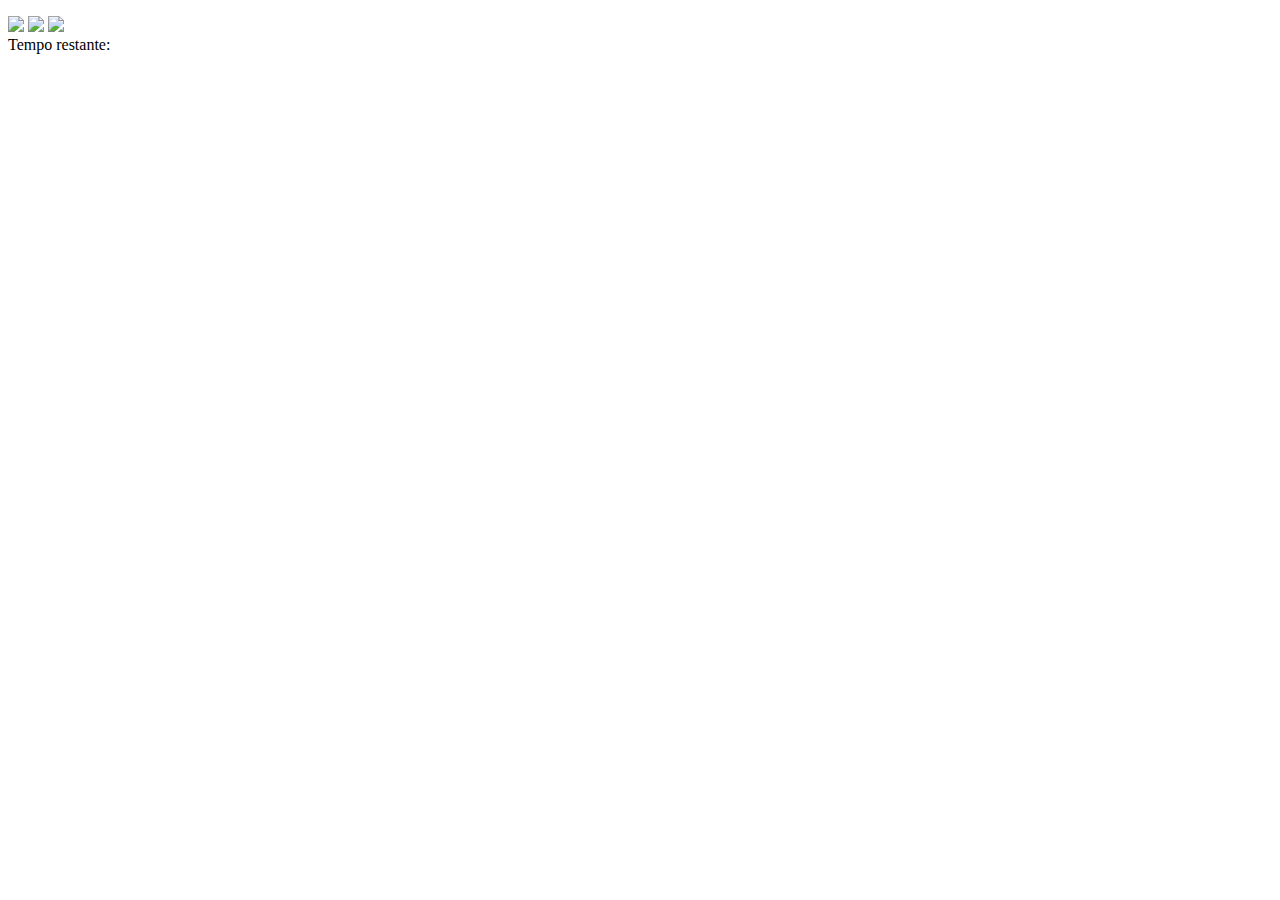
==== app.html @ 306629f7 "Add files via upload" ====
<!DOCTYPE html>
<html>
	<head>
		<title></title>
		<meta charset="UTF-8" />
		<link rel="stylesheet" href="styles.css" />
		<script src="jogo.js"></script>
	</head>

	<body onresize="ajustaTamanhoPalcoJogo()">

        <p id="contador"></p>

		<div class="painel">
			<div class="vidas">
				<img id="v1" src="imagens/coracao_cheio.png" />
				<img id="v2" src="imagens/coracao_cheio.png" />
				<img id="v3" src="imagens/coracao_cheio.png" />
			</div>

			<div class="cronometro">Tempo restante: <span id="cronometro"></span></div>
		</div>

		<script>
			document.getElementById('cronometro').innerHTML = tempo

			var criaMosca = setInterval(function() { 
				posicaoRandomica()
			}, criaMosquitoTempo)
		</script>
	</body>
</html>
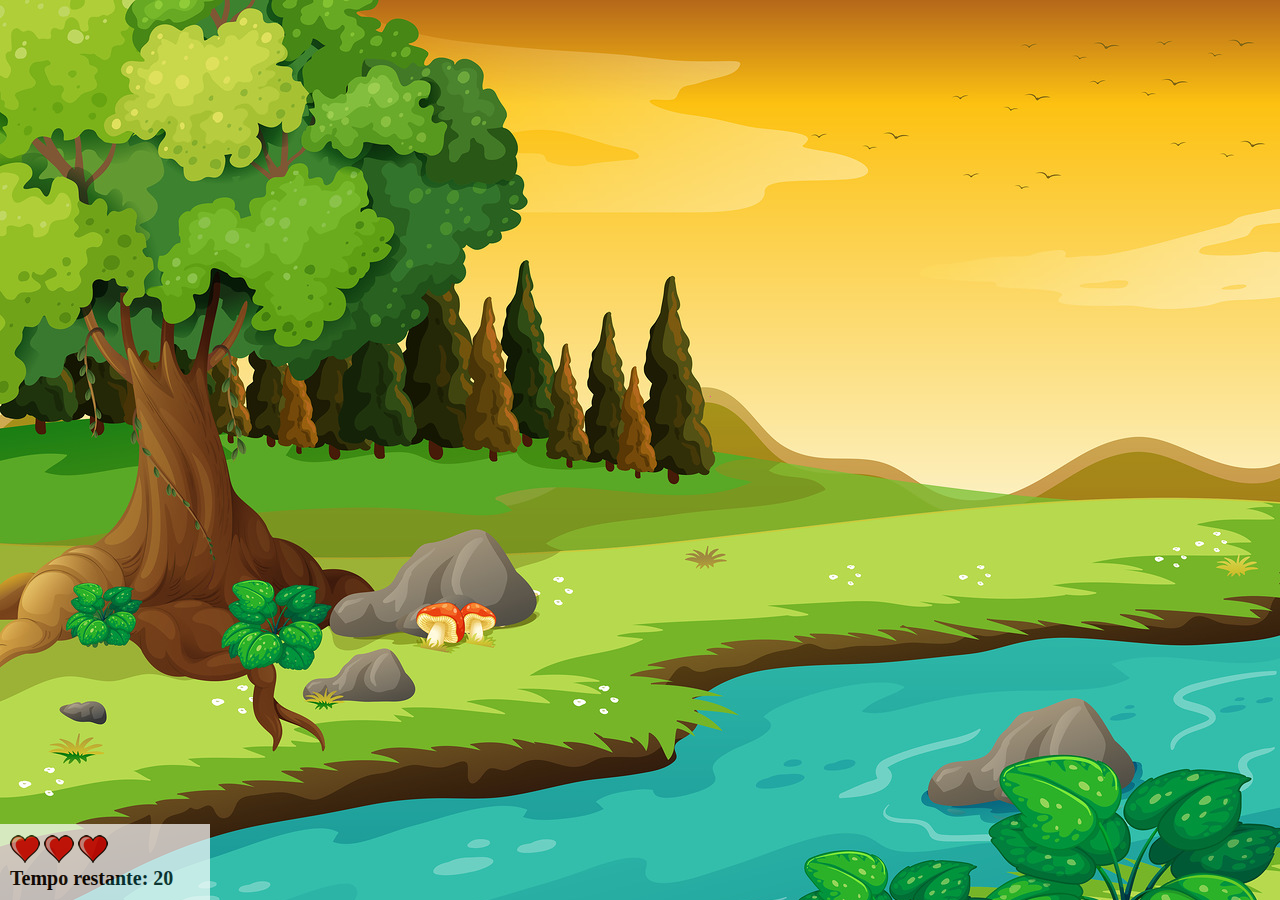
==== commit 975d7b9c: "Update app.html" ====
--- a/app.html
+++ b/app.html
@@ -3,6 +3,8 @@
 	<head>
 		<title></title>
 		<meta charset="UTF-8" />
+		<meta http-equiv="X-UA-Compatible" content="IE=edge">
+        <meta name="viewport" content="width=device-width, initial-scale=1.0">
 		<link rel="stylesheet" href="styles.css" />
 		<script src="jogo.js"></script>
 	</head>
@@ -29,4 +31,4 @@
 			}, criaMosquitoTempo)
 		</script>
 	</body>
-</html>+</html>
--- a/styles.css
+++ b/styles.css
@@ -0,0 +1,90 @@
+html {
+	cursor: url(imagens/mata_mosquito.png) 30 30, auto;
+}
+
+body {
+	background-image: url(imagens/bg.jpg);
+	background-repeat: no-repeat;
+	background-size: 100%;
+}
+
+.mosquito1 {
+	width: 50px;
+	height: 50px;
+}
+
+.mosquito2 {
+	width: 70px;
+	height: 70px;
+}
+
+.mosquito3 {
+	width: 90px;
+	height: 90px;
+}
+
+.ladoA {
+	transform: scaleX(1);
+}
+
+.ladoB {
+	transform: scaleX(-1);
+}
+
+.painel {
+	position: absolute;
+	width: 190px;
+	padding: 10px;
+	left: 0px;
+	bottom: 0px;
+	border-top:solid 1px #fff;
+	background-color: #fff;
+	opacity: 0.7
+}
+
+.vidas {
+	float: left;
+}
+
+.cronometro {
+	float: left;
+	font-size: 20px;
+	font-weight: bold;
+}
+
+
+
+
+/*LAYOUT TABLET 885*/
+
+@media screen and (max-width: 885px) {
+
+	body {
+		background-image: url(imagens/bg-tablet.jpg);
+	}
+
+}
+
+/*LAYOUT TABLET 835*/
+
+@media screen and (max-width: 835px) {
+
+	body {
+		background-image: url(imagens/bg-tablet-835px.jpg);
+	}
+
+}
+
+/*LAYOUT TABLET 429*/
+
+@media screen and (max-width: 429px) {
+
+	body {
+		background-image: url(imagens/bg-cllr-429.jpg);
+	}
+
+	.img-titulo-mosquito {
+		width: 350px;
+		height: 350px;
+	}
+}